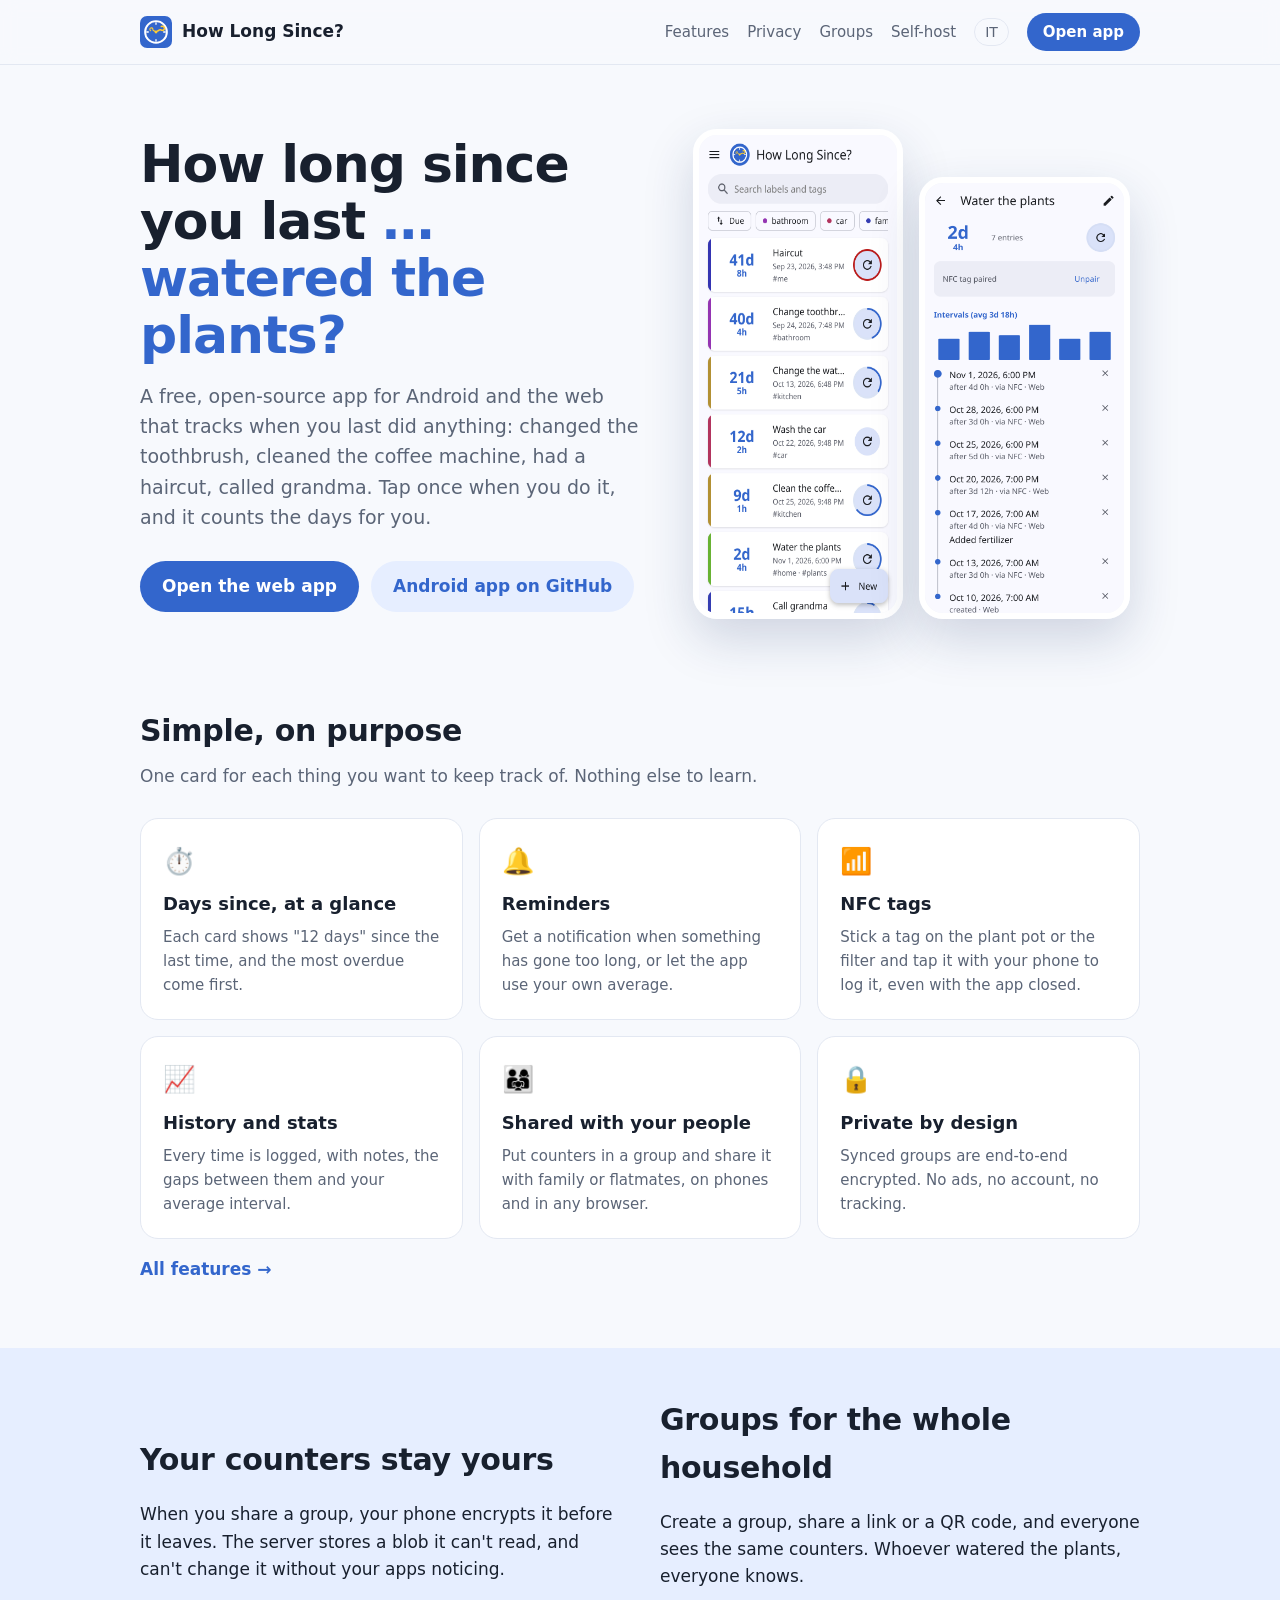
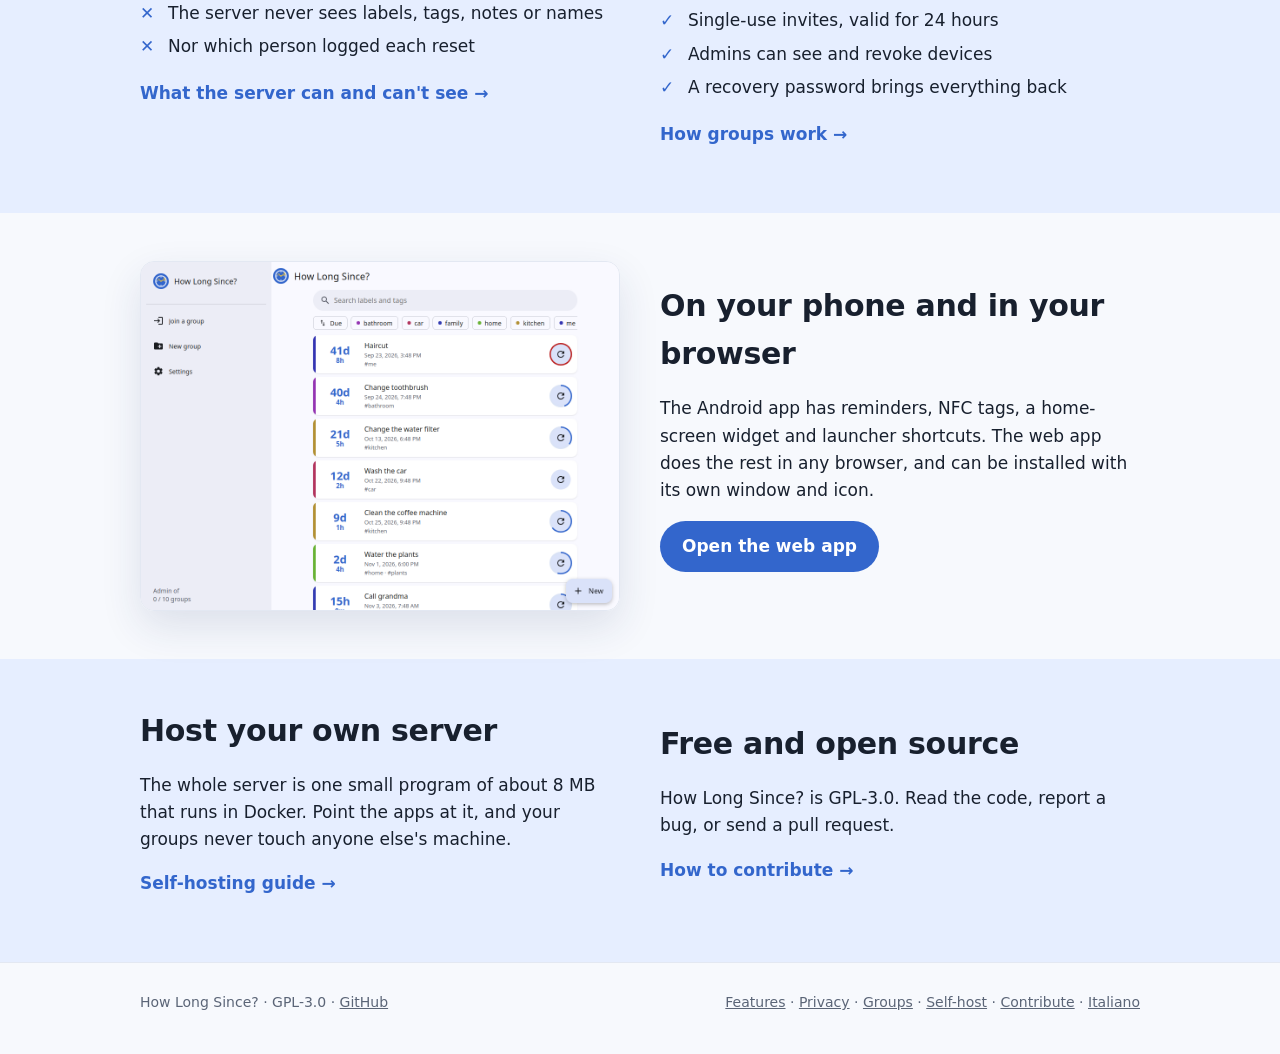
==== server/site/index.html @ c51dfd61 "Website at / (EN, IT in /it/) with features, privacy, groups, self-host and contribute pages; web ap" ====
<!doctype html>
<html lang="en">
<head>
<meta charset="utf-8">
<meta name="viewport" content="width=device-width, initial-scale=1">
<title>How Long Since? – track when you last did anything</title>
<meta name="description" content="Free, open-source app for Android and the web that tracks how long it has been since you last watered the plants, changed the toothbrush or called grandma. Reminders, NFC tags, shared groups, end-to-end encrypted.">
<link rel="icon" href="img/icon.svg">
<link rel="stylesheet" href="style.css">
<link rel="alternate" hreflang="en" href="https://howlongsince.etrunon.eu/">
<link rel="alternate" hreflang="it" href="https://howlongsince.etrunon.eu/it/">
<link rel="alternate" hreflang="x-default" href="https://howlongsince.etrunon.eu/">
<meta property="og:title" content="How Long Since? – track when you last did anything">
<meta property="og:description" content="One tap when you do it, and the app counts the days. Free, open source, end-to-end encrypted.">
<meta property="og:image" content="https://howlongsince.etrunon.eu/img/app-list.png">
<script>
// Old share links (/#k=…) and web apps installed before /app go to the app; an Italian browser or choice goes to /it/.
try {
  if (location.hash.includes('k=') || matchMedia('(display-mode: standalone)').matches) location.replace('app/' + location.hash);
  else { const l = localStorage.getItem('lang'); if (l === 'it' || (!l && /^it/i.test(navigator.language))) location.replace('it/'); }
} catch {}
</script>
</head>
<body>
<header><div class="wrap">
  <a class="brand" href="./"><img src="img/icon.svg" alt=""><span>How Long Since?</span></a>
  <nav>
    <a class="page" href="features.html">Features</a>
    <a class="page" href="privacy.html">Privacy</a>
    <a class="page" href="groups.html">Groups</a>
    <a class="page" href="self-host.html">Self-host</a>
    <a class="lang" href="it/" hreflang="it" onclick="try{localStorage.setItem('lang','it')}catch{}">IT</a>
    <a class="btn" href="app/">Open app</a>
  </nav>
</div></header>

<main>
<div class="wrap hero">
  <div>
    <h1>How long since you last <em>…watered the plants?</em></h1>
    <p>A free, open-source app for Android and the web that tracks when you last did anything: changed the toothbrush, cleaned the coffee machine, had a haircut, called grandma. Tap once when you do it, and it counts the days for you.</p>
    <div class="ctas">
      <a class="btn" href="app/">Open the web app</a>
      <a class="btn ghost" href="https://github.com/Etrunon/HowLongSince">Android app on GitHub</a>
    </div>
  </div>
  <div class="phones">
    <img src="img/app-list.png" alt="List of counters, each showing the days since the last time">
    <img src="img/app-detail.png" alt="A counter's history with intervals and average">
  </div>
</div>

<section><div class="wrap">
  <h2>Simple, on purpose</h2>
  <p class="lead">One card for each thing you want to keep track of. Nothing else to learn.</p>
  <div class="grid">
    <div class="card"><span class="ico">⏱️</span><h3>Days since, at a glance</h3><p>Each card shows "12 days" since the last time, and the most overdue come first.</p></div>
    <div class="card"><span class="ico">🔔</span><h3>Reminders</h3><p>Get a notification when something has gone too long, or let the app use your own average.</p></div>
    <div class="card"><span class="ico">📶</span><h3>NFC tags</h3><p>Stick a tag on the plant pot or the filter and tap it with your phone to log it, even with the app closed.</p></div>
    <div class="card"><span class="ico">📈</span><h3>History and stats</h3><p>Every time is logged, with notes, the gaps between them and your average interval.</p></div>
    <div class="card"><span class="ico">👨‍👩‍👧</span><h3>Shared with your people</h3><p>Put counters in a group and share it with family or flatmates, on phones and in any browser.</p></div>
    <div class="card"><span class="ico">🔒</span><h3>Private by design</h3><p>Synced groups are end-to-end encrypted. No ads, no account, no tracking.</p></div>
  </div>
  <p><a class="more" href="features.html">All features →</a></p>
</div></section>

<section class="band"><div class="wrap split">
  <div>
    <h2>Your counters stay yours</h2>
    <p>When you share a group, your phone encrypts it before it leaves. The server stores a blob it can't read, and can't change it without your apps noticing.</p>
    <ul class="check no">
      <li>The server never sees labels, tags, notes or names</li>
      <li>Nor which person logged each reset</li>
    </ul>
    <p><a class="more" href="privacy.html">What the server can and can't see →</a></p>
  </div>
  <div>
    <h2>Groups for the whole household</h2>
    <p>Create a group, share a link or a QR code, and everyone sees the same counters. Whoever watered the plants, everyone knows.</p>
    <ul class="check">
      <li>Single-use invites, valid for 24 hours</li>
      <li>Admins can see and revoke devices</li>
      <li>A recovery password brings everything back</li>
    </ul>
    <p><a class="more" href="groups.html">How groups work →</a></p>
  </div>
</div></section>

<section><div class="wrap split">
  <img class="shot" src="img/web.png" alt="The web app in a desktop browser">
  <div>
    <h2>On your phone and in your browser</h2>
    <p>The Android app has reminders, NFC tags, a home-screen widget and launcher shortcuts. The web app does the rest in any browser, and can be installed with its own window and icon.</p>
    <p><a class="btn" href="app/">Open the web app</a></p>
  </div>
</div></section>

<section class="band"><div class="wrap split">
  <div>
    <h2>Host your own server</h2>
    <p>The whole server is one small program of about 8 MB that runs in Docker. Point the apps at it, and your groups never touch anyone else's machine.</p>
    <p><a class="more" href="self-host.html">Self-hosting guide →</a></p>
  </div>
  <div>
    <h2>Free and open source</h2>
    <p>How Long Since? is GPL-3.0. Read the code, report a bug, or send a pull request.</p>
    <p><a class="more" href="contribute.html">How to contribute →</a></p>
  </div>
</div></section>
</main>

<footer><div class="wrap">
  <span>How Long Since? · GPL-3.0 · <a href="https://github.com/Etrunon/HowLongSince">GitHub</a></span>
  <span><a href="features.html">Features</a> · <a href="privacy.html">Privacy</a> · <a href="groups.html">Groups</a> · <a href="self-host.html">Self-host</a> · <a href="contribute.html">Contribute</a> · <a href="it/" hreflang="it" onclick="try{localStorage.setItem('lang','it')}catch{}">Italiano</a></span>
</div></footer>
</body>
</html>
---- server/site/style.css ----
:root {
  --bg: #f7f9fd; --card: #fff; --ink: #18202e; --muted: #5b6577; --line: #e3e8f2;
  --blue: #3366cc; --blue-soft: #e6eeff; --sun: #ffcc33; --code: #eef2f9;
}
@media (prefers-color-scheme: dark) {
  :root { --bg: #11151d; --card: #1a2030; --ink: #e8ecf4; --muted: #9aa5b8; --line: #2a3245; --blue: #7aa2ff; --blue-soft: #1f2a44; --code: #20283a; }
}
* { box-sizing: border-box; }
body { margin: 0; background: var(--bg); color: var(--ink); font: 17px/1.6 system-ui, -apple-system, "Segoe UI", Roboto, sans-serif; }
a { color: var(--blue); }
img { max-width: 100%; }
.wrap { max-width: 1040px; margin: 0 auto; padding: 0 20px; }

header { position: sticky; top: 0; z-index: 1; background: color-mix(in srgb, var(--bg) 88%, transparent); backdrop-filter: blur(8px); border-bottom: 1px solid var(--line); }
header .wrap { display: flex; align-items: center; gap: 20px; height: 64px; }
.brand { display: flex; align-items: center; gap: 10px; font-weight: 700; color: var(--ink); text-decoration: none; white-space: nowrap; }
.brand img { width: 32px; height: 32px; }
nav { display: flex; gap: 18px; margin-left: auto; align-items: center; }
nav a { color: var(--muted); text-decoration: none; font-size: 15px; }
nav a:hover, nav a[aria-current] { color: var(--ink); }
.lang { font-size: 14px; border: 1px solid var(--line); border-radius: 99px; padding: 2px 10px; }
@media (max-width: 760px) { nav .page { display: none; } nav { gap: 10px; } }
@media (max-width: 380px) { .brand span { display: none; } }

.btn { display: inline-block; white-space: nowrap; padding: 12px 22px; border-radius: 99px; background: var(--blue); color: #fff; font-weight: 600; text-decoration: none; }
.btn.ghost { background: var(--blue-soft); color: var(--blue); }
nav .btn { padding: 7px 16px; font-size: 15px; color: #fff; }

.hero { display: grid; grid-template-columns: 1.1fr 1fr; gap: 40px; align-items: center; padding-top: 64px; padding-bottom: 40px; }
.hero h1 { font-size: clamp(34px, 5vw, 52px); line-height: 1.1; margin: 0 0 16px; letter-spacing: -0.02em; }
.hero h1 em { font-style: normal; color: var(--blue); }
.hero p { font-size: 19px; color: var(--muted); margin: 0 0 28px; }
.ctas { display: flex; gap: 12px; flex-wrap: wrap; }
.phones { display: flex; gap: 16px; justify-content: center; }
.phones img { width: 46%; max-width: 230px; border-radius: 24px; border: 6px solid var(--card); box-shadow: 0 20px 50px rgb(30 50 100 / .18); }
.phones img:last-child { margin-top: 48px; }
@media (max-width: 760px) { .hero { grid-template-columns: 1fr; padding-top: 40px; } }

section { padding: 48px 0; }
section h2 { font-size: 30px; margin: 0 0 8px; letter-spacing: -0.01em; }
section > .wrap > p.lead { color: var(--muted); margin: 0 0 28px; max-width: 680px; }
.grid { display: grid; grid-template-columns: repeat(auto-fit, minmax(240px, 1fr)); gap: 16px; }
.card { background: var(--card); border: 1px solid var(--line); border-radius: 18px; padding: 22px; }
.card h3 { margin: 0 0 6px; font-size: 18px; }
.card p { margin: 0; color: var(--muted); font-size: 15px; }
.card .ico { font-size: 26px; display: block; margin-bottom: 8px; }
.band { background: var(--blue-soft); }
.split { display: grid; grid-template-columns: 1fr 1fr; gap: 40px; align-items: center; }
@media (max-width: 760px) { .split { grid-template-columns: 1fr; } }
.check { list-style: none; padding: 0; margin: 0 0 20px; }
.check li { padding-left: 28px; position: relative; margin: 6px 0; }
.check li::before { content: "✓"; position: absolute; left: 0; color: var(--blue); font-weight: 700; }
.check.no li::before { content: "✕"; }
.shot { border-radius: 14px; border: 1px solid var(--line); box-shadow: 0 16px 40px rgb(30 50 100 / .12); }
.more { font-weight: 600; text-decoration: none; }

/* Sub-pages: plain long-form text */
.doc { max-width: 760px; padding: 48px 20px 64px; }
.doc h1 { font-size: 40px; line-height: 1.15; margin: 0 0 12px; letter-spacing: -0.02em; }
.doc h2 { margin-top: 40px; font-size: 26px; }
.doc h3 { margin-top: 28px; }
.doc .lead { font-size: 19px; color: var(--muted); }
.doc li { margin: 6px 0; }
.doc img.phone { width: 240px; border-radius: 20px; border: 1px solid var(--line); }
code { background: var(--code); border-radius: 6px; padding: 1px 6px; font-size: .9em; }
pre { background: var(--code); border-radius: 12px; padding: 16px; overflow-x: auto; font-size: 14px; line-height: 1.5; }
pre code { background: none; padding: 0; }

footer { border-top: 1px solid var(--line); color: var(--muted); font-size: 14px; padding: 28px 0 40px; }
footer .wrap { display: flex; gap: 20px; flex-wrap: wrap; justify-content: space-between; }
footer a { color: var(--muted); }
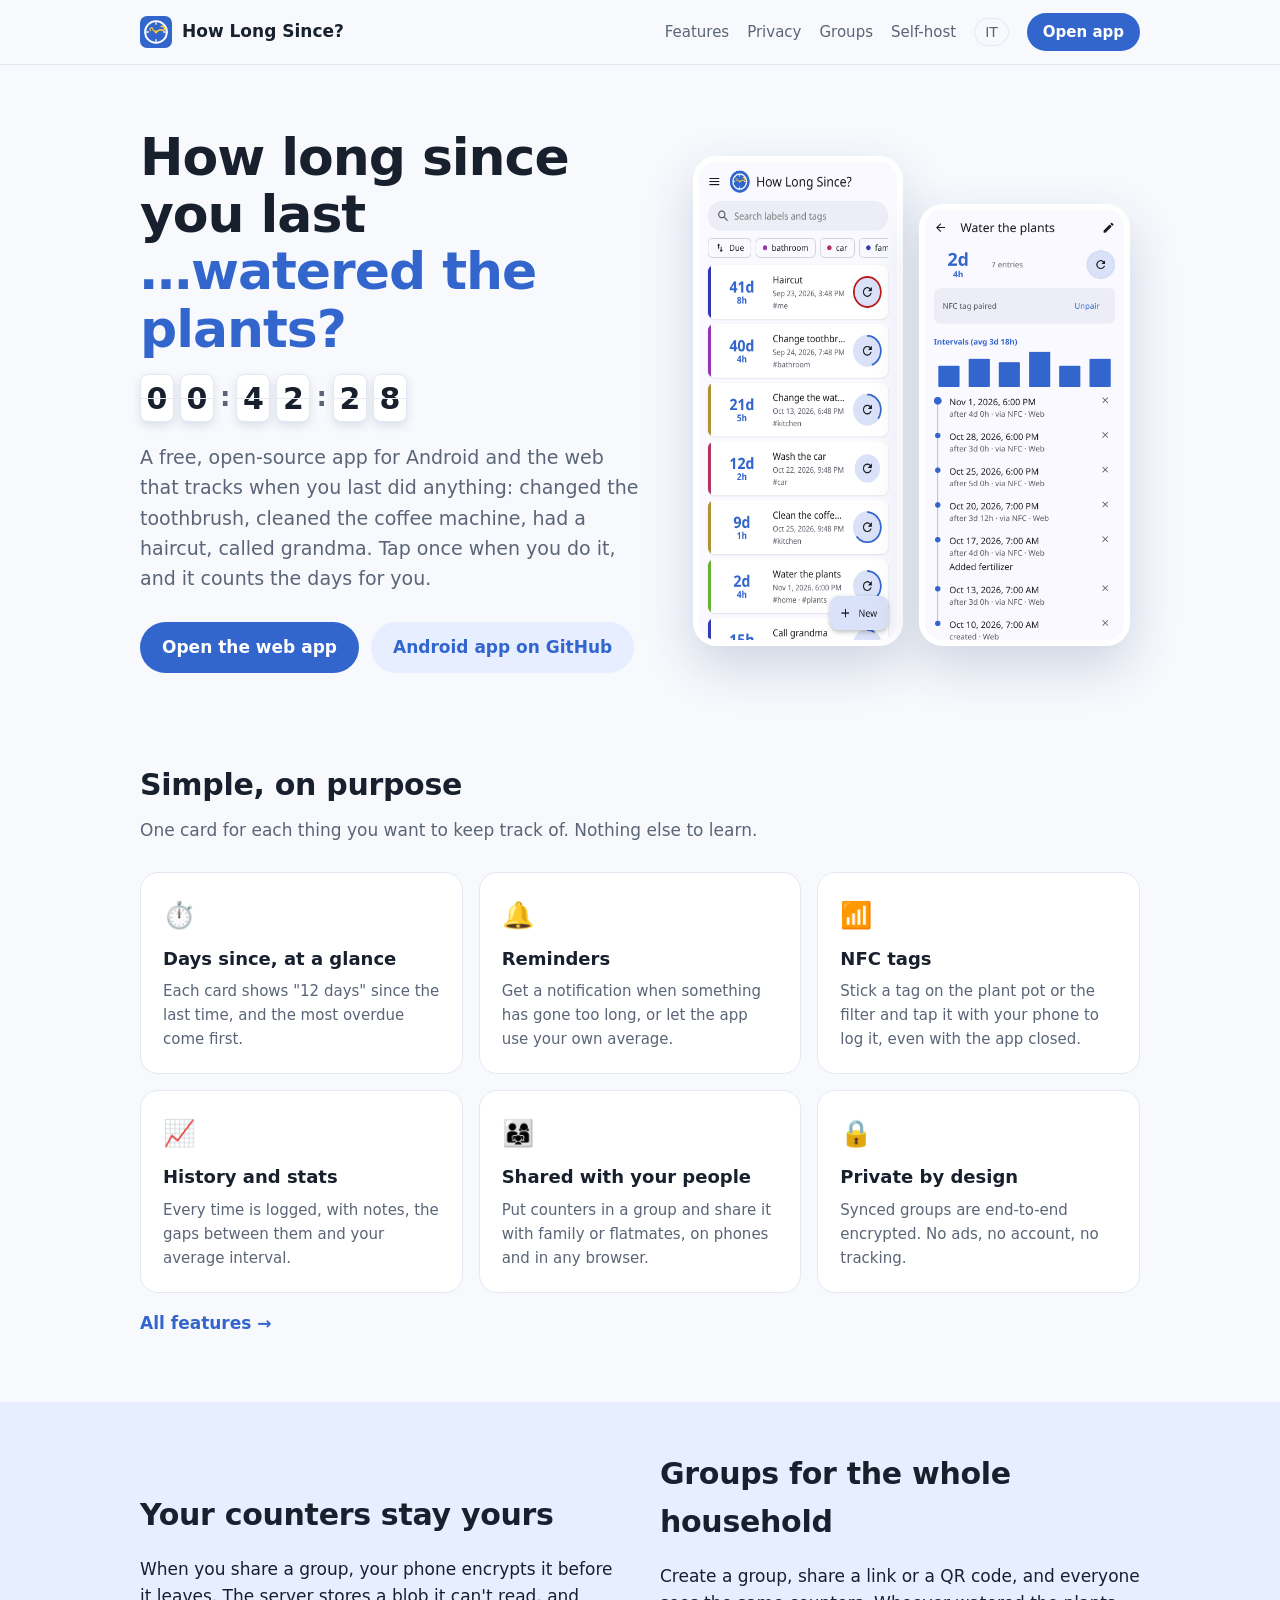
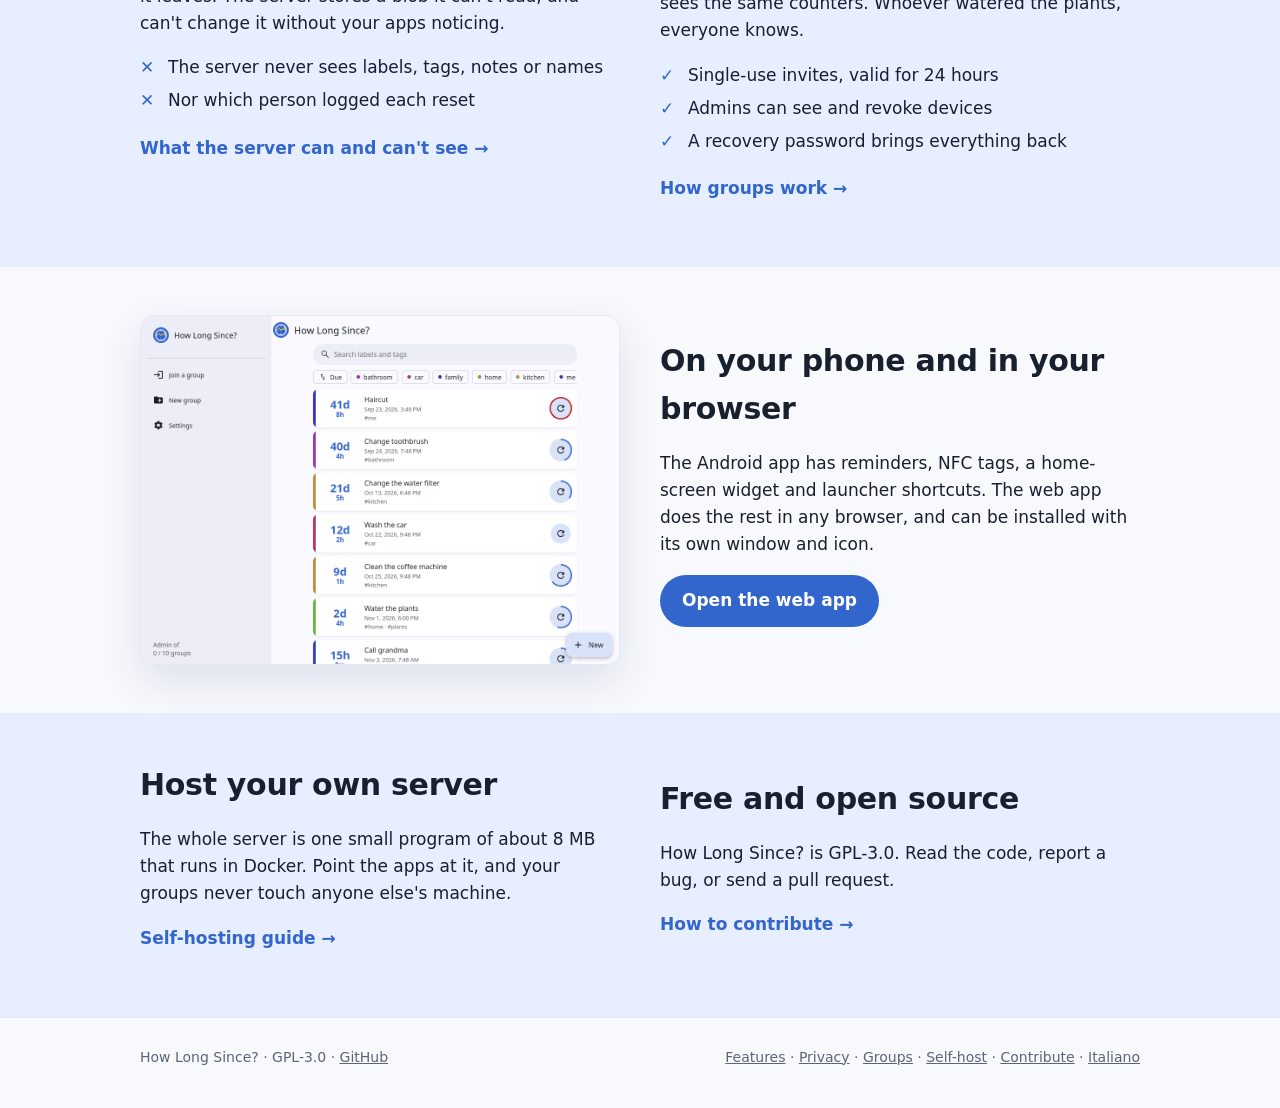
==== commit 645a4b48: "Website hero: rotating task phrases every 3s and a flip-card clock (EN, IT)" ====
--- a/server/site/index.html
+++ b/server/site/index.html
@@ -37,7 +37,8 @@
 <main>
 <div class="wrap hero">
   <div>
-    <h1>How long since you last <em>…watered the plants?</em></h1>
+    <h1>How long since you last <em data-phrases="…watered the plants?|…paid the electricity bill?|…renewed your passport?|…backed up your laptop?|…called grandma?|…sent the invoice?|…changed the toothbrush?|…filed your tax return?|…had a dentist check-up?|…updated your CV?|…cleaned the coffee machine?|…renewed the car insurance?">…watered the plants?</em></h1>
+    <div id="clock" aria-hidden="true"></div>
     <p>A free, open-source app for Android and the web that tracks when you last did anything: changed the toothbrush, cleaned the coffee machine, had a haircut, called grandma. Tap once when you do it, and it counts the days for you.</p>
     <div class="ctas">
       <a class="btn" href="app/">Open the web app</a>
@@ -113,5 +114,6 @@
   <span>How Long Since? · GPL-3.0 · <a href="https://github.com/Etrunon/HowLongSince">GitHub</a></span>
   <span><a href="features.html">Features</a> · <a href="privacy.html">Privacy</a> · <a href="groups.html">Groups</a> · <a href="self-host.html">Self-host</a> · <a href="contribute.html">Contribute</a> · <a href="it/" hreflang="it" onclick="try{localStorage.setItem('lang','it')}catch{}">Italiano</a></span>
 </div></footer>
+<script src="hero.js"></script>
 </body>
 </html>
--- a/server/site/style.css
+++ b/server/site/style.css
@@ -69,3 +69,14 @@
 footer { border-top: 1px solid var(--line); color: var(--muted); font-size: 14px; padding: 28px 0 40px; }
 footer .wrap { display: flex; gap: 20px; flex-wrap: wrap; justify-content: space-between; }
 footer a { color: var(--muted); }
+
+/* Hero: rotating phrase + flip clock */
+.hero h1 em { display: inline-block; transition: opacity .3s, transform .3s; }
+.hero h1 em.out { opacity: 0; transform: translateY(-8px); }
+#clock { display: flex; gap: 6px; align-items: center; margin: 0 0 20px; font-variant-numeric: tabular-nums; }
+.card-d { width: 34px; height: 48px; line-height: 48px; text-align: center; font-size: 30px; font-weight: 700; background: var(--card); border: 1px solid var(--line); border-radius: 8px; box-shadow: 0 4px 10px rgb(30 50 100 / .12); position: relative; }
+.card-d::after { content: ""; position: absolute; left: 0; right: 0; top: 50%; border-top: 1px solid var(--line); }
+.card-d.flip { animation: flip .5s ease-out; }
+#clock .sep { font-size: 26px; font-weight: 700; color: var(--muted); }
+@keyframes flip { from { transform: perspective(200px) rotateX(-90deg); } to { transform: perspective(200px) rotateX(0); } }
+@media (prefers-reduced-motion: reduce) { .card-d.flip { animation: none; } .hero h1 em { transition: none; } }
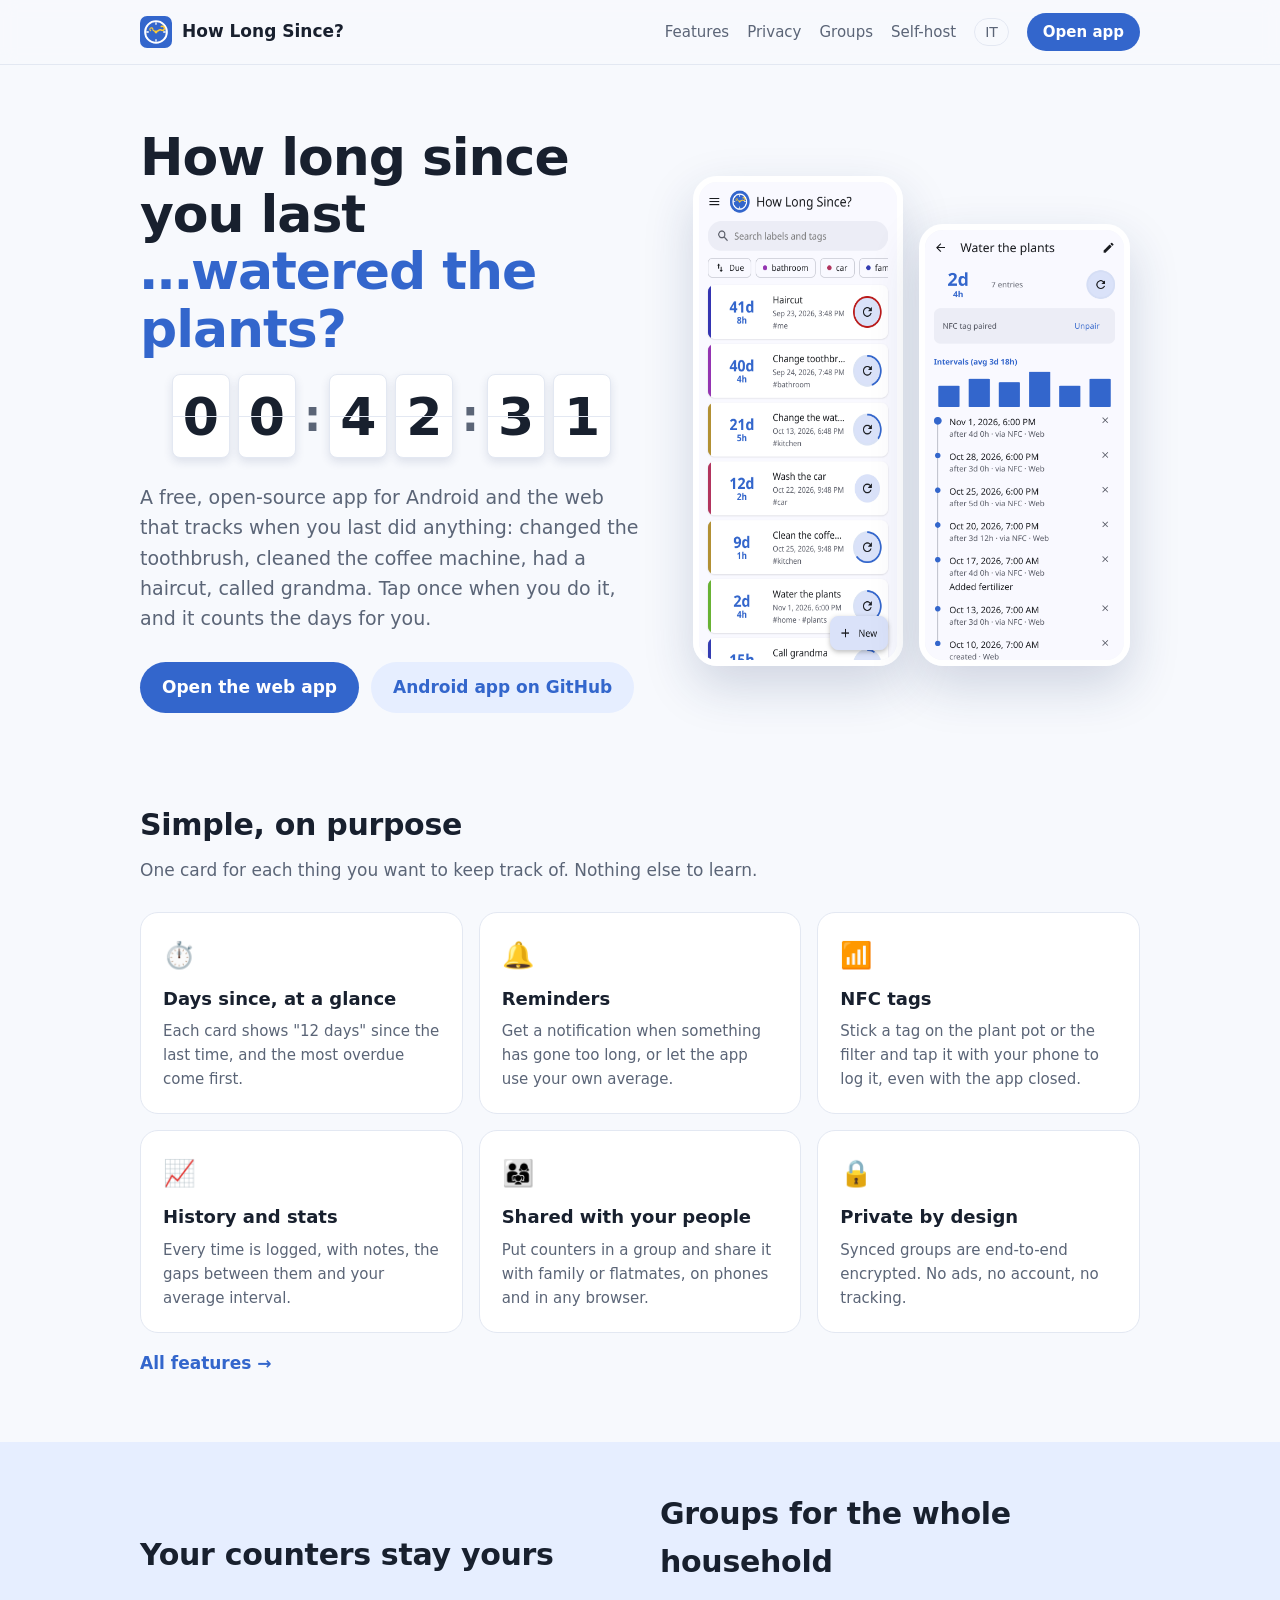
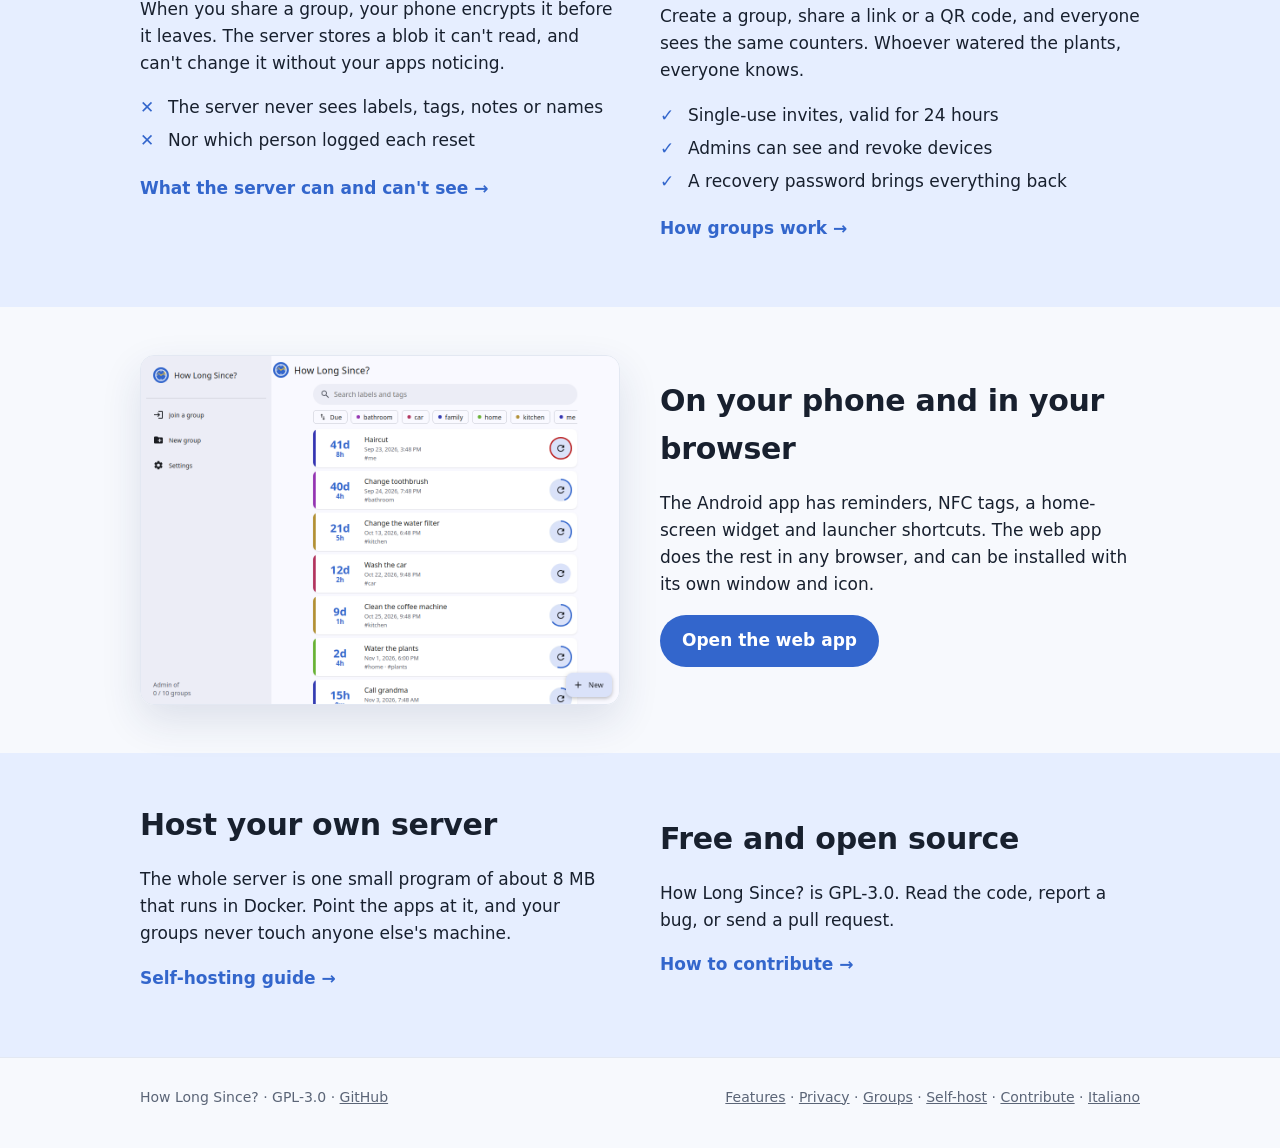
==== commit 1379886b: "Website hero: bigger centered clock, 30 more task phrases (shuffled)" ====
--- a/server/site/index.html
+++ b/server/site/index.html
@@ -37,7 +37,7 @@
 <main>
 <div class="wrap hero">
   <div>
-    <h1>How long since you last <em data-phrases="…watered the plants?|…paid the electricity bill?|…renewed your passport?|…backed up your laptop?|…called grandma?|…sent the invoice?|…changed the toothbrush?|…filed your tax return?|…had a dentist check-up?|…updated your CV?|…cleaned the coffee machine?|…renewed the car insurance?">…watered the plants?</em></h1>
+    <h1>How long since you last <em data-phrases="…watered the plants?|…paid the electricity bill?|…renewed your passport?|…backed up your laptop?|…called grandma?|…sent the invoice?|…changed the toothbrush?|…filed your tax return?|…had a dentist check-up?|…updated your CV?|…cleaned the coffee machine?|…renewed the car insurance?|…replied to that email?|…sent the timesheet?|…reviewed the pull request?|…rotated your passwords?|…updated the team on the project?|…renewed the work contract?|…submitted the expense report?|…cleaned your inbox?|…renewed your ID card?|…paid the car tax?|…renewed the driving licence?|…validated the health card?|…filed the VAT return?|…paid the rent?|…read the gas meter?|…booked the car service?|…done the laundry?|…taken out the trash?|…cleaned the fridge?|…went for a run?|…called your parents?|…had a haircut?|…replaced the smoke detector battery?|…booked a check-up?|…watered the garden?|…changed the bed sheets?|…vacuumed the house?|…written to an old friend?|…fed the cat?|…changed the car tyres?">…watered the plants?</em></h1>
     <div id="clock" aria-hidden="true"></div>
     <p>A free, open-source app for Android and the web that tracks when you last did anything: changed the toothbrush, cleaned the coffee machine, had a haircut, called grandma. Tap once when you do it, and it counts the days for you.</p>
     <div class="ctas">
--- a/server/site/style.css
+++ b/server/site/style.css
@@ -73,10 +73,10 @@
 /* Hero: rotating phrase + flip clock */
 .hero h1 em { display: inline-block; transition: opacity .3s, transform .3s; }
 .hero h1 em.out { opacity: 0; transform: translateY(-8px); }
-#clock { display: flex; gap: 6px; align-items: center; margin: 0 0 20px; font-variant-numeric: tabular-nums; }
-.card-d { width: 34px; height: 48px; line-height: 48px; text-align: center; font-size: 30px; font-weight: 700; background: var(--card); border: 1px solid var(--line); border-radius: 8px; box-shadow: 0 4px 10px rgb(30 50 100 / .12); position: relative; }
+#clock { display: flex; gap: 8px; align-items: center; justify-content: center; margin: 0 0 24px; font-variant-numeric: tabular-nums; }
+.card-d { width: clamp(38px, 9vw, 58px); height: clamp(56px, 13vw, 84px); line-height: clamp(56px, 13vw, 84px); text-align: center; font-size: clamp(34px, 8vw, 52px); font-weight: 700; background: var(--card); border: 1px solid var(--line); border-radius: 8px; box-shadow: 0 4px 10px rgb(30 50 100 / .12); position: relative; }
 .card-d::after { content: ""; position: absolute; left: 0; right: 0; top: 50%; border-top: 1px solid var(--line); }
 .card-d.flip { animation: flip .5s ease-out; }
-#clock .sep { font-size: 26px; font-weight: 700; color: var(--muted); }
+#clock .sep { font-size: clamp(30px, 7vw, 44px); font-weight: 700; color: var(--muted); }
 @keyframes flip { from { transform: perspective(200px) rotateX(-90deg); } to { transform: perspective(200px) rotateX(0); } }
 @media (prefers-reduced-motion: reduce) { .card-d.flip { animation: none; } .hero h1 em { transition: none; } }
